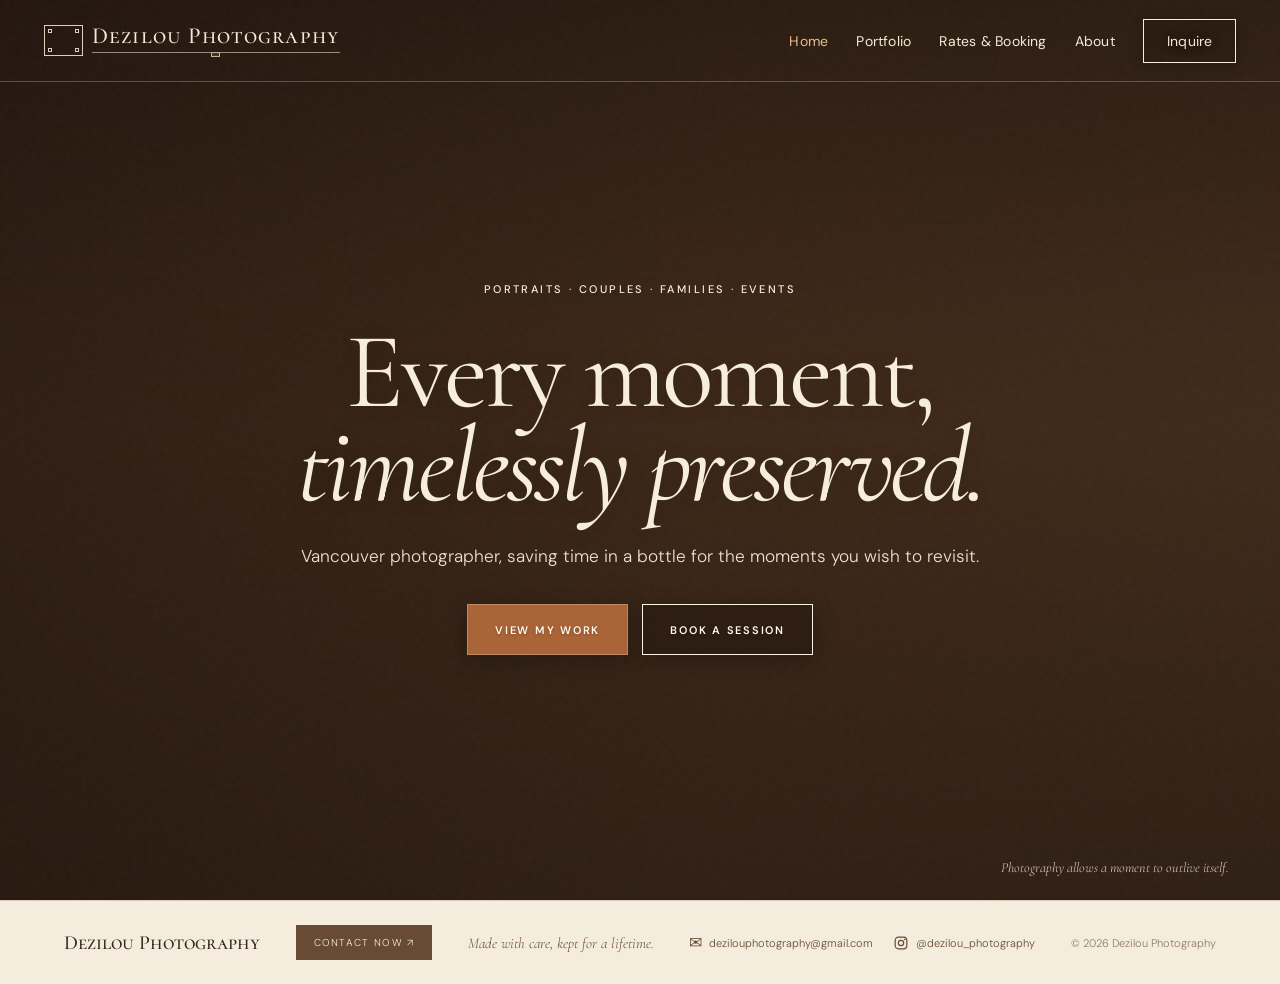
==== index.html @ 552997d2 "Add files via upload" ====
<!DOCTYPE html>
<html lang="en">
<head>
  <meta charset="UTF-8">
  <meta name="viewport" content="width=device-width, initial-scale=1.0">
  <meta name="description" content="Dezilou Photography — portraits, couples, families and events, captured with a nostalgic, film-inspired feel.">
  <title>Dezilou Photography — Every moment, timelessly preserved</title>
  <link rel="preconnect" href="https://fonts.googleapis.com">
  <link rel="preconnect" href="https://fonts.gstatic.com" crossorigin>
  <link href="https://fonts.googleapis.com/css2?family=Cormorant+Garamond:wght@400;500;600&family=DM+Sans:wght@300;400;500;600&display=swap" rel="stylesheet">
  <link rel="stylesheet" href="style.css">
</head>
<body class="home-page">
  <header class="site-header">
    <a class="brand" href="index.html" aria-label="Dezilou Photography home">
      <span class="film-mark" aria-hidden="true"><span class="sprocket top-left"></span><span class="sprocket top-right"></span><span class="sprocket bottom-left"></span><span class="sprocket bottom-right"></span></span>
      <span class="brand-stack"><span class="brand-wordmark">Dezilou Photography</span><span class="brand-rule"><i></i></span></span>
    </a>
    <nav class="main-nav" aria-label="Main navigation">
      <a class="active" href="index.html">Home</a>
      <a href="portfolio.html">Portfolio</a>
      <a href="booking.html">Rates &amp; Booking</a>
      <a href="about.html">About</a>
      <a class="nav-book" href="inquire.html">Inquire</a>
    </nav>
  </header>
  <main>
    <section class="hero">
      <div class="hero-shade"></div>
      <div class="hero-content">
        <p class="eyebrow">Portraits · Couples · Families · Events</p>
        <h1>Every moment,<br><em>timelessly preserved.</em></h1>
        <p class="hero-intro">Vancouver photographer, saving time in a bottle for the moments you wish to revisit.</p>
        <div class="hero-actions">
          <a class="button button-filled" href="portfolio.html">View my work</a>
          <a class="button button-outline" href="booking.html">Book a session</a>
        </div>
      </div>
      <p class="image-note">Photography allows a moment to outlive itself.</p>
    </section>
  </main>
  <footer class="site-footer contact-footer">
    <a class="footer-brand" href="index.html">Dezilou Photography</a><a class="footer-contact-cta" href="inquire.html">Contact Now ↗</a>
    <p class="footer-tagline">Made with care, kept for a lifetime.</p>
    <div class="footer-contact">
      <a href="mailto:dezilouphotography@gmail.com"><span aria-hidden="true">✉</span> dezilouphotography@gmail.com</a>
      <a href="https://www.instagram.com/dezilou_photography/" target="_blank" rel="noopener noreferrer"><svg class="social-icon" aria-hidden="true" viewBox="0 0 24 24" focusable="false"><rect x="3.25" y="3.25" width="17.5" height="17.5" rx="5" fill="none" stroke="currentColor" stroke-width="1.8"/><circle cx="12" cy="12" r="4" fill="none" stroke="currentColor" stroke-width="1.8"/><circle cx="17.6" cy="6.7" r="1.15" fill="currentColor"/></svg> @dezilou_photography</a>
    </div>
    <p class="copyright">© <span id="year">2026</span> Dezilou Photography</p>
  </footer>
  <script>document.getElementById('year').textContent = new Date().getFullYear();</script>
</body>
</html>
---- style.css ----
:root{--paper:#f4ecdd;--paper-light:#f8f1e5;--paper-deep:#e7dac5;--ink:#38251b;--brown:#684a35;--terracotta:#b96f40;--sepia:#9d866c;--line:rgba(56,37,27,.16);--serif:'Cormorant Garamond',Georgia,serif;--sans:'DM Sans',Arial,sans-serif}
*{box-sizing:border-box}html{scroll-behavior:smooth}body{margin:0;background:var(--paper);color:var(--ink);font-family:var(--sans);font-weight:300;-webkit-font-smoothing:antialiased}a{color:inherit;text-decoration:none}.site-header{position:absolute;z-index:10;inset:0 0 auto;min-height:82px;padding:15px 3.4%;display:flex;align-items:center;justify-content:space-between;gap:25px;color:#f6ead5;border-bottom:1px solid rgba(246,234,213,.25)}.brand{display:inline-flex;align-items:center;gap:9px;flex-shrink:0}.film-mark{position:relative;display:inline-block;width:39px;height:31px;border:1px solid currentColor;opacity:.88}.sprocket{position:absolute;width:4px;height:4px;border:1px solid currentColor}.top-left{top:3px;left:3px}.top-right{top:3px;right:3px}.bottom-left{bottom:3px;left:3px}.bottom-right{bottom:3px;right:3px}.brand-stack{display:flex;flex-direction:column;align-items:stretch;gap:4px}.brand-wordmark{font:500 23px/1 var(--serif);font-variant:small-caps;letter-spacing:.055em;white-space:nowrap}.brand-rule{display:flex;align-items:center;justify-content:center;height:5px;border-top:1px solid rgba(246,234,213,.55)}.brand-rule i{display:block;width:9px;height:5px;border:1px solid rgba(246,234,213,.7);background:#4a3323;margin-top:-1px}.main-nav{display:flex;align-items:center;gap:clamp(13px,2.2vw,34px)}.main-nav a{font-size:14px;font-weight:400;letter-spacing:.015em;transition:color .2s,background .2s;white-space:nowrap}.main-nav a:hover,.main-nav a.active{color:#e6bd91}.main-nav .nav-book{border:1px solid rgba(255,248,237,.95);padding:12px 23px;text-shadow:0 1px 8px rgba(0,0,0,.8);box-shadow:0 3px 14px rgba(0,0,0,.22);background:rgba(28,18,12,.18)}.main-nav .nav-book:hover{background:var(--paper);color:var(--ink);text-shadow:none}
.hero{min-height:100svh;position:relative;display:grid;place-items:center;overflow:hidden;color:#f7eddb;background-color:#49301e;background-image:url('images/hero-photo.jpg');background-size:cover;background-position:52% 42%}.hero-shade{position:absolute;inset:0;background:linear-gradient(180deg,rgba(20,12,8,.48) 0%,rgba(25,15,10,.26) 24%,transparent 48%),linear-gradient(90deg,rgba(35,21,13,.66) 0%,rgba(45,28,16,.36) 55%,rgba(35,22,13,.16) 100%),linear-gradient(0deg,rgba(28,18,12,.54) 0%,transparent 65%)}.hero::after{content:'';pointer-events:none;position:absolute;inset:0;opacity:.10;background-image:url("data:image/svg+xml,%3Csvg viewBox='0 0 180 180' xmlns='http://www.w3.org/2000/svg'%3E%3Cfilter id='n'%3E%3CfeTurbulence type='fractalNoise' baseFrequency='.9' numOctaves='3' stitchTiles='stitch'/%3E%3C/filter%3E%3Crect width='100%25' height='100%25' filter='url(%23n)' opacity='.3'/%3E%3C/svg%3E")}.hero-content{position:relative;z-index:2;width:min(1100px,91%);padding:125px 0 90px;text-align:center}.eyebrow{margin:0 0 28px;text-transform:uppercase;letter-spacing:.22em;font-size:11px;line-height:1.7;font-weight:500}.hero h1{margin:0 auto 28px;max-width:1120px;font:400 clamp(60px,8.4vw,116px)/.87 var(--serif);letter-spacing:-.035em;text-shadow:0 2px 20px rgba(25,15,9,.12)}h1 em,h2 em{font-weight:400}.hero-intro{margin:0 auto 32px;color:rgba(248,237,219,.95);font-size:clamp(14px,1.35vw,18px);line-height:1.8}.hero-actions{display:flex;justify-content:center;flex-wrap:wrap;gap:14px}.button{min-height:51px;display:inline-flex;align-items:center;justify-content:center;padding:15px 27px;border:1px solid transparent;font-size:11px;font-weight:600;text-transform:uppercase;letter-spacing:.16em;text-shadow:0 1px 3px rgba(35,20,10,.28);box-shadow:0 5px 20px rgba(15,9,5,.32);transition:background .2s,color .2s,box-shadow .2s,transform .2s}.button:hover{transform:translateY(-2px);box-shadow:0 8px 24px rgba(15,9,5,.4)}.button-filled{background:#a96537;color:#fffaf2;border-color:rgba(255,248,237,.24)}.button-filled:hover{background:#8f4f2b;color:#fffaf2}.button-outline{border-color:rgba(255,248,237,.98);color:#fffaf2;background:rgba(31,20,13,.42);backdrop-filter:blur(3px)}.button-outline:hover{background:#fff8ed;color:#392519;text-shadow:none}.image-note{position:absolute;z-index:2;right:4%;bottom:24px;margin:0;font:italic 14px var(--serif);color:rgba(248,237,219,.76)}
.site-footer{padding:24px 5%;display:flex;align-items:center;justify-content:space-between;gap:20px;color:var(--brown);font-size:11px;border-top:1px solid var(--line);background:var(--paper)}.footer-brand{font:500 20px var(--serif);font-variant:small-caps;color:var(--ink);white-space:nowrap}.site-footer p{margin:0}.copyright{opacity:.7;white-space:nowrap}.footer-contact{display:flex;align-items:center;gap:20px;flex-wrap:wrap}.footer-contact a{display:inline-flex;align-items:center;gap:7px;transition:color .2s}.footer-contact a:hover{color:var(--terracotta)}.footer-contact span{font-size:16px}.footer-contact .social-icon{width:16px;height:16px;display:inline-block;flex:0 0 16px}.footer-tagline{font-family:var(--serif);font-style:italic;font-size:15px}
/* Shared styles for the linked pages */
.inner-page{min-height:100vh;background:var(--paper)}.inner-page .site-header{position:relative;background:#38251b;color:var(--paper);border-bottom:0}.page-main{width:min(1050px,88%);margin:0 auto;padding:90px 0 110px;min-height:60vh}.page-kicker{margin:0 0 18px;color:var(--terracotta);text-transform:uppercase;letter-spacing:.2em;font-size:11px;font-weight:600}.page-main h1{font:400 clamp(52px,8vw,88px)/.95 var(--serif);letter-spacing:-.03em;margin:0 0 28px}.page-main h1 em{color:var(--terracotta)}.page-lead{max-width:700px;font:400 clamp(20px,2.5vw,27px)/1.55 var(--serif);color:var(--brown)}.page-copy{max-width:680px;line-height:1.9;color:var(--brown)}.service-list{display:grid;grid-template-columns:repeat(2,minmax(0,1fr));gap:14px;margin:38px 0}.service-item{border-top:1px solid var(--line);padding:18px 0;font:400 25px var(--serif)}.contact-panel{margin-top:35px;padding:26px;background:var(--paper-light);border:1px solid var(--line);display:flex;flex-wrap:wrap;gap:18px 28px}.contact-panel a{border-bottom:1px solid var(--terracotta);padding-bottom:5px}.inner-page .site-footer{flex-wrap:wrap}.notice{font-size:13px;color:var(--sepia);font-style:italic}
@media(max-width:900px){.site-header{align-items:flex-start;flex-direction:column;padding:16px 5%;gap:15px}.main-nav{width:100%;gap:15px;flex-wrap:wrap}.main-nav a{font-size:12px}.main-nav .nav-book{padding:9px 14px}.hero-content{padding-top:160px}}
@media(max-width:600px){.site-header{padding:15px 5%}.brand-wordmark{font-size:21px}.film-mark{width:31px;height:25px}.main-nav{gap:10px 14px}.main-nav a{font-size:11px}.main-nav .nav-book{margin-left:auto;padding:8px 10px}.hero{background-position:42% center;min-height:90svh}.hero-content{width:90%;padding:170px 0 85px}.hero .eyebrow{font-size:9px;letter-spacing:.15em;margin-bottom:23px}.hero h1{font-size:clamp(49px,13.5vw,74px);line-height:.9;margin-bottom:22px}.hero-intro{font-size:14px;line-height:1.7;max-width:330px}.desktop-break{display:none}.hero-actions{flex-direction:column;align-items:center;gap:10px}.button{width:min(290px,100%);min-height:48px}.image-note{right:5%;bottom:15px;font-size:12px}.site-footer{flex-direction:column;text-align:center;padding:24px 5%;gap:12px}.footer-contact{flex-direction:column;gap:10px}.footer-tagline{order:2}.copyright{order:3}.page-main{padding:65px 0 75px}.service-list{grid-template-columns:1fr;gap:4px}.contact-panel{flex-direction:column}}

.footer-contact-cta{display:inline-flex;align-items:center;justify-content:center;padding:10px 17px;border:1px solid var(--brown);color:var(--paper);background:var(--brown);font-size:10px;letter-spacing:.13em;text-transform:uppercase;white-space:nowrap;transition:background .2s,color .2s}.footer-contact-cta:hover{background:transparent;color:var(--brown)}
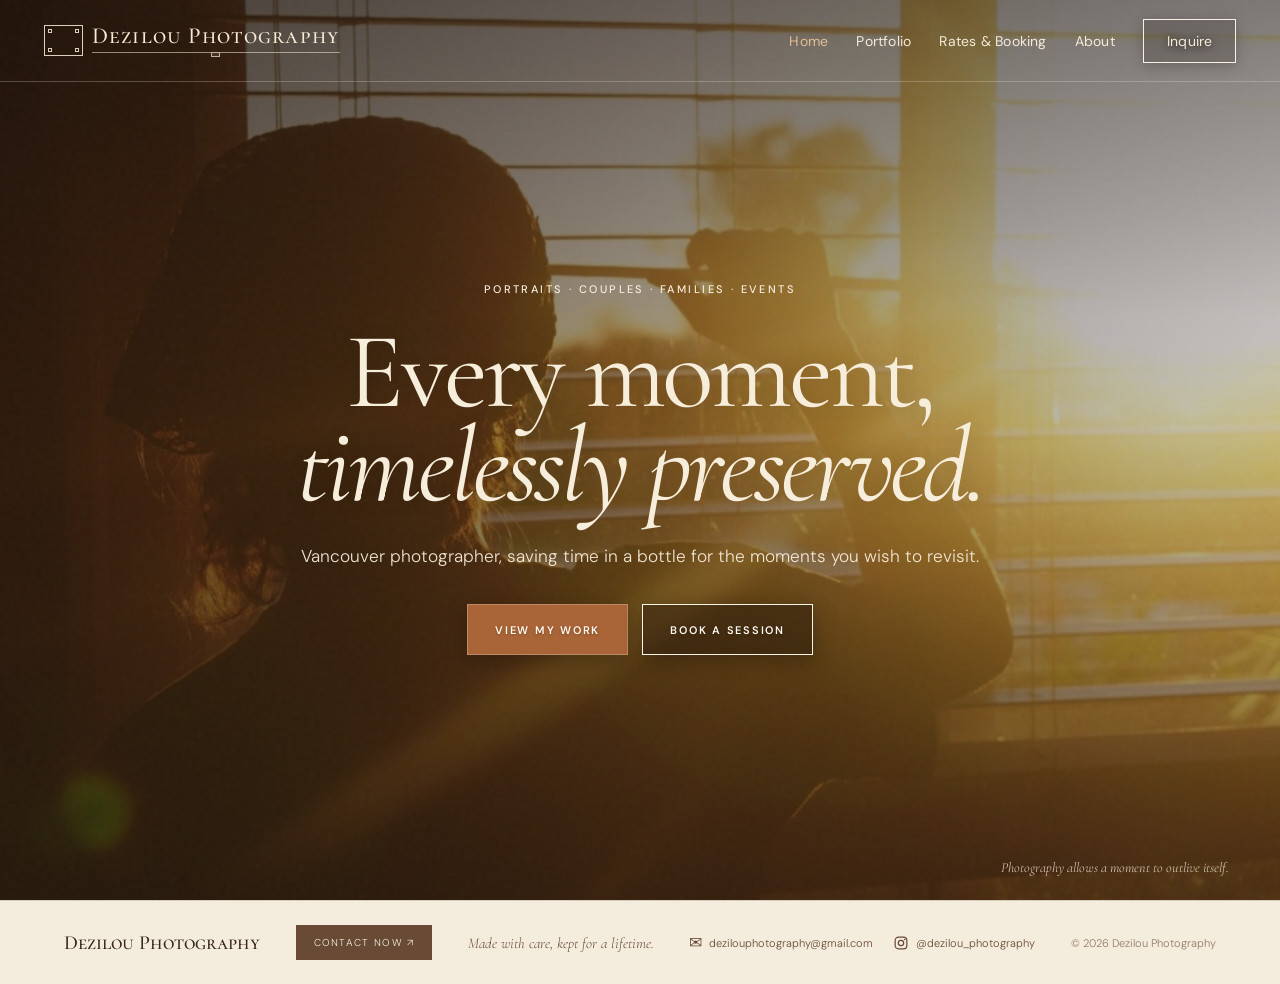
==== commit 7a8f8b63: "Update index.html" ====
--- a/index.html
+++ b/index.html
@@ -1,6 +1,15 @@
 <!DOCTYPE html>
 <html lang="en">
 <head>
+  <script type="application/ld+json">
+{
+  "@context": "https://schema.org",
+  "@type": "WebSite",
+  "name": "Dezilou Photography",
+  "alternateName": "Dezilou",
+  "url": "https://dezilouphotography.ca/"
+}
+  </script>
   <meta charset="UTF-8">
   <meta name="viewport" content="width=device-width, initial-scale=1.0">
   <meta name="description" content="Dezilou Photography — portraits, couples, families and events, captured with a nostalgic, film-inspired feel.">
